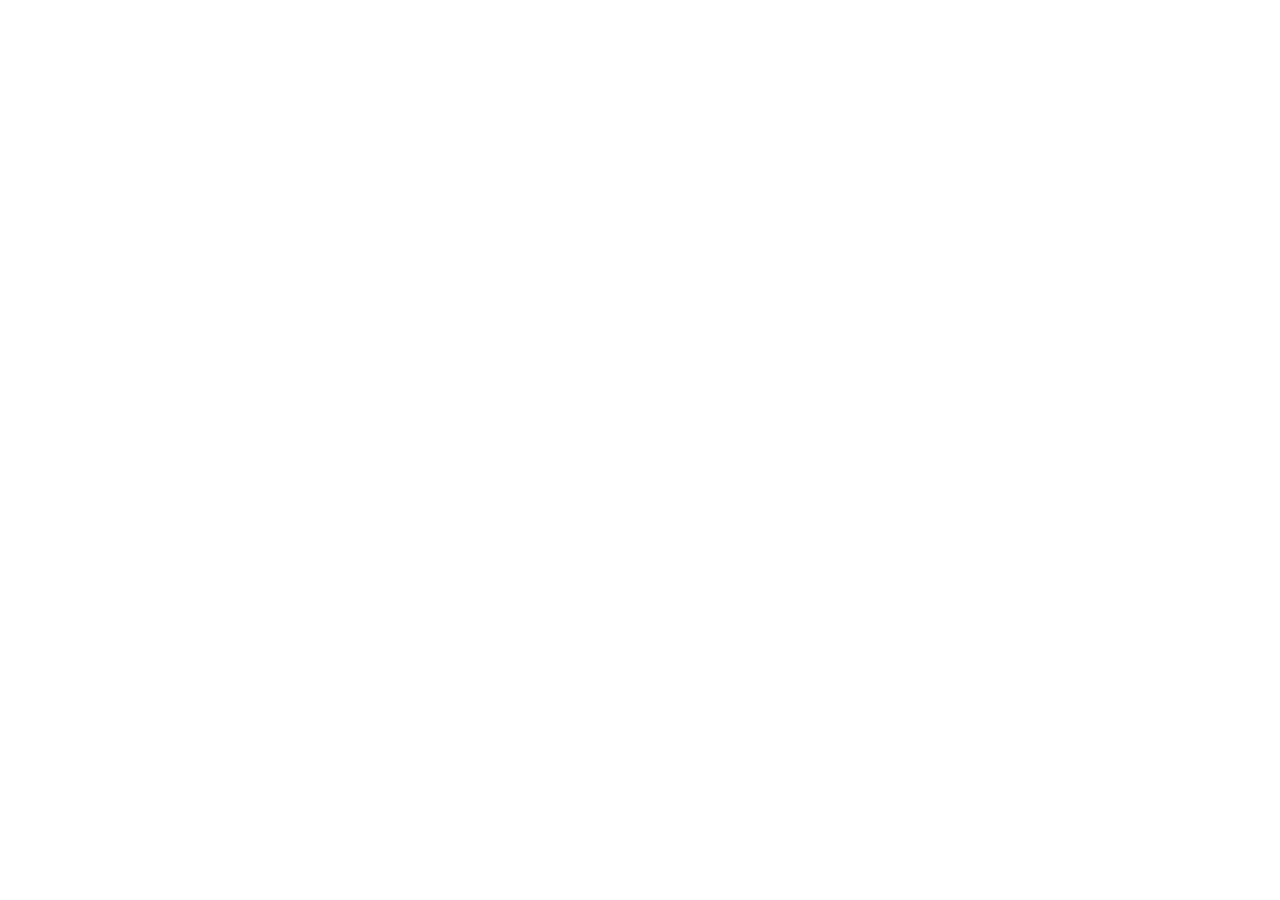
==== index.html @ 60aba371 "Add files via upload" ====
<!DOCTYPE html>
<html lang="en">
<head>
  <meta charset="UTF-8">
  <meta http-equiv="X-UA-Compatible" content="IE=Edge">
  <meta name="viewport" content="width=device-width, initial-scale=1">

  <title>GameTrixStudios</title>
  
<style>
  body {
    font-size: 15pt;
}

p{
    text-align: center;
}
</style>
</head>

<body>
  <p>Redirecting to Play Store...</p>
  
  <script>
  
  function LoadPS() {
  window.location.href = 'https://play.google.com/store/apps/details?id=com.rayaanr.gravityflip';
}

  setTimeout(LoadPS, 1000);
  </script>
</body>
</html>
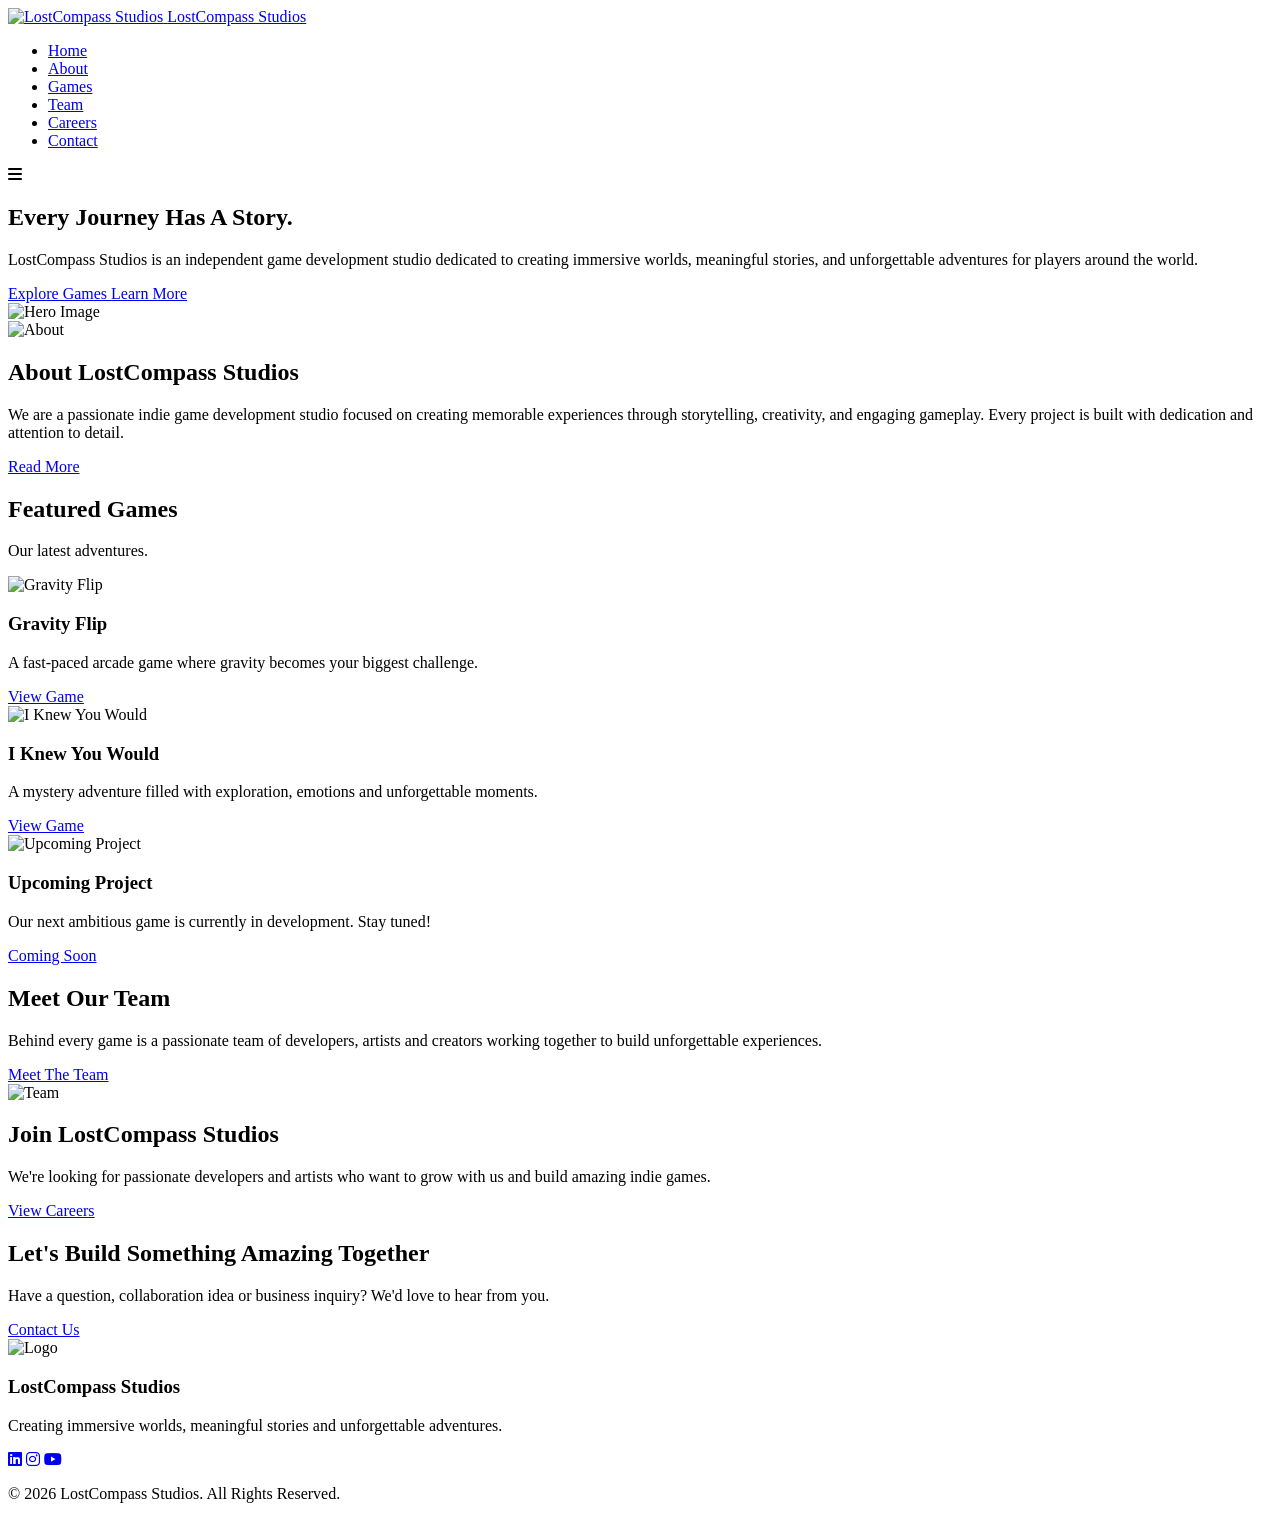
==== commit 868c8688: "Add files via upload" ====
--- a/index.html
+++ b/index.html
@@ -1,33 +1,351 @@
 <!DOCTYPE html>
 <html lang="en">
+
 <head>
-  <meta charset="UTF-8">
-  <meta http-equiv="X-UA-Compatible" content="IE=Edge">
-  <meta name="viewport" content="width=device-width, initial-scale=1">
-
-  <title>GameTrixStudios</title>
-  
-<style>
-  body {
-    font-size: 15pt;
-}
-
-p{
-    text-align: center;
-}
-</style>
+
+<meta charset="UTF-8">
+
+<meta name="viewport" content="width=device-width, initial-scale=1.0">
+
+<title>LostCompass Studios</title>
+
+<meta name="description" content="LostCompass Studios is an independent game development studio creating immersive worlds and unforgettable adventures.">
+
+<link rel="icon" href="assets/favicon.png">
+
+<link rel="preconnect" href="https://fonts.googleapis.com">
+
+<link rel="preconnect" href="https://fonts.gstatic.com" crossorigin>
+
+<link href="https://fonts.googleapis.com/css2?family=Poppins:wght@300;400;500;600;700;800&display=swap" rel="stylesheet">
+
+<link rel="stylesheet" href="css/style.css">
+
+<link rel="stylesheet" href="https://cdnjs.cloudflare.com/ajax/libs/font-awesome/6.7.2/css/all.min.css">
+
 </head>
 
 <body>
-  <p>Redirecting to Play Store...</p>
-  
-  <script>
-  
-  function LoadPS() {
-  window.location.href = 'https://play.google.com/store/apps/details?id=com.rayaanr.gravityflip';
-}
-
-  setTimeout(LoadPS, 1000);
-  </script>
+
+<!-- ================= NAVBAR ================= -->
+
+<header>
+
+<nav class="navbar">
+
+<a href="index.html" class="logo">
+
+<img src="assets/logo.png" alt="LostCompass Studios">
+
+<span>LostCompass Studios</span>
+
+</a>
+
+<ul class="nav-links">
+
+<li><a class="active" href="index.html">Home</a></li>
+
+<li><a href="about.html">About</a></li>
+
+<li><a href="games.html">Games</a></li>
+
+<li><a href="team.html">Team</a></li>
+
+<li><a href="careers.html">Careers</a></li>
+
+<li><a href="contact.html">Contact</a></li>
+
+</ul>
+
+<div class="menu-btn">
+
+<i class="fas fa-bars"></i>
+
+</div>
+
+</nav>
+
+</header>
+
+<!-- ================= HERO ================= -->
+
+<section class="hero">
+
+<div class="hero-content">
+
+<h1>
+
+Every Journey
+
+<span>Has A Story.</span>
+
+</h1>
+
+<p>
+
+LostCompass Studios is an independent game development studio dedicated to creating immersive worlds, meaningful stories, and unforgettable adventures for players around the world.
+
+</p>
+
+<div class="hero-buttons">
+
+<a href="games.html" class="btn primary-btn">
+
+Explore Games
+
+</a>
+
+<a href="about.html" class="btn secondary-btn">
+
+Learn More
+
+</a>
+
+</div>
+
+</div>
+
+<div class="hero-image">
+
+<img src="assets/hero.jpg" alt="Hero Image">
+
+</div>
+
+</section>
+
+<!-- ================= ABOUT ================= -->
+
+<section class="about-preview">
+
+<div class="about-image">
+
+<img src="assets/about.jpg" alt="About">
+
+</div>
+
+<div class="about-content">
+
+<h2>About LostCompass Studios</h2>
+
+<p>
+
+We are a passionate indie game development studio focused on creating memorable experiences through storytelling, creativity, and engaging gameplay. Every project is built with dedication and attention to detail.
+
+</p>
+
+<a href="about.html" class="btn primary-btn">
+
+Read More
+
+</a>
+
+</div>
+
+</section>
+
+<!-- ================= FEATURED GAMES ================= -->
+
+<section class="featured-games">
+
+<div class="section-title">
+
+<h2>Featured Games</h2>
+
+<p>Our latest adventures.</p>
+
+</div>
+
+<div class="games-grid">
+
+<div class="game-card">
+
+<img src="assets/gravity-flip.jpg" alt="Gravity Flip">
+
+<div class="game-content">
+
+<h3>Gravity Flip</h3>
+
+<p>
+
+A fast-paced arcade game where gravity becomes your biggest challenge.
+
+</p>
+
+<a href="games.html" class="btn primary-btn">
+
+View Game
+
+</a>
+
+</div>
+
+</div>
+
+<div class="game-card">
+
+<img src="assets/iknewyouwould.jpg" alt="I Knew You Would">
+
+<div class="game-content">
+
+<h3>I Knew You Would</h3>
+
+<p>
+
+A mystery adventure filled with exploration, emotions and unforgettable moments.
+
+</p>
+
+<a href="games.html" class="btn primary-btn">
+
+View Game
+
+</a>
+
+</div>
+
+</div>
+
+<div class="game-card">
+
+<img src="assets/upcoming-game.jpg" alt="Upcoming Project">
+
+<div class="game-content">
+
+<h3>Upcoming Project</h3>
+
+<p>
+
+Our next ambitious game is currently in development. Stay tuned!
+
+</p>
+
+<a href="games.html" class="btn secondary-btn">
+
+Coming Soon
+
+</a>
+
+</div>
+
+</div>
+
+</div>
+
+</section>
+
+<!-- ================= TEAM ================= -->
+
+<section class="team-preview">
+
+<div class="team-content">
+
+<h2>Meet Our Team</h2>
+
+<p>
+
+Behind every game is a passionate team of developers, artists and creators working together to build unforgettable experiences.
+
+</p>
+
+<a href="team.html" class="btn primary-btn">
+
+Meet The Team
+
+</a>
+
+</div>
+
+<div class="team-image">
+
+<img src="assets/team.jpg" alt="Team">
+
+</div>
+
+</section>
+
+<!-- ================= CAREERS ================= -->
+
+<section class="careers-preview">
+
+<h2>Join LostCompass Studios</h2>
+
+<p>
+
+We're looking for passionate developers and artists who want to grow with us and build amazing indie games.
+
+</p>
+
+<a href="careers.html" class="btn primary-btn">
+
+View Careers
+
+</a>
+
+</section>
+
+<!-- ================= CONTACT ================= -->
+
+<section class="contact-preview">
+
+<h2>Let's Build Something Amazing Together</h2>
+
+<p>
+
+Have a question, collaboration idea or business inquiry?
+We'd love to hear from you.
+
+</p>
+
+<a href="contact.html" class="btn primary-btn">
+
+Contact Us
+
+</a>
+
+</section>
+
+<!-- ================= FOOTER ================= -->
+
+<footer>
+
+<div class="footer-content">
+
+<img src="assets/logo.png" alt="Logo">
+
+<h3>LostCompass Studios</h3>
+
+<p>
+
+Creating immersive worlds, meaningful stories and unforgettable adventures.
+
+</p>
+
+<div class="social-links">
+
+<a href="https://www.linkedin.com/company/lostcompass-studios/"><i class="fab fa-linkedin"></i></a>
+
+<a href="https://www.instagram.com/lostcompassstudios?igsh=bWRjcGJvNWJpbnE2"><i class="fab fa-instagram"></i></a>
+
+<a href="https://youtube.com/@lostcompassstudios?si=vXbBBIDs-wn94Wp-"><i class="fab fa-youtube"></i></a>
+
+</div>
+
+</div>
+
+<div class="copyright">
+
+<p>
+
+© 2026 LostCompass Studios. All Rights Reserved.
+
+</p>
+
+</div>
+
+</footer>
+
+<script src="js/script.js"></script>
+
 </body>
-</html>
+
+</html>
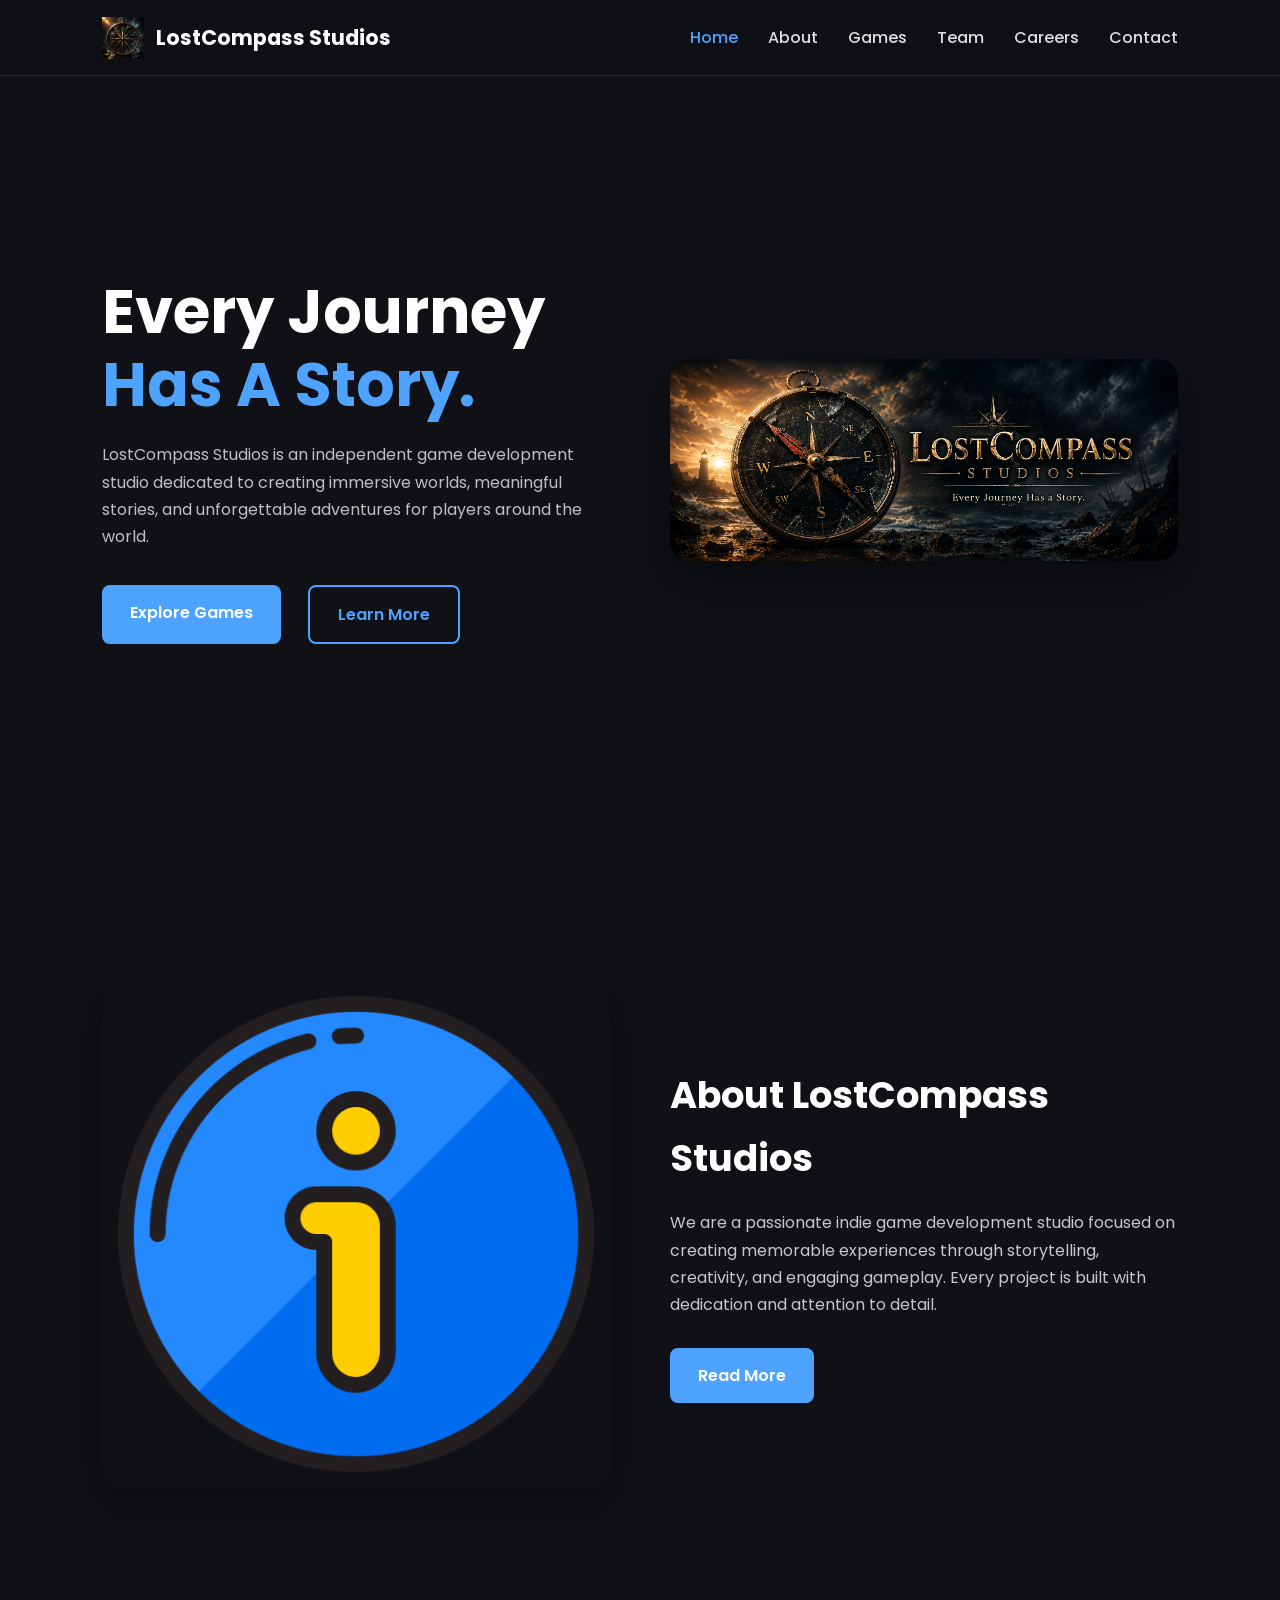
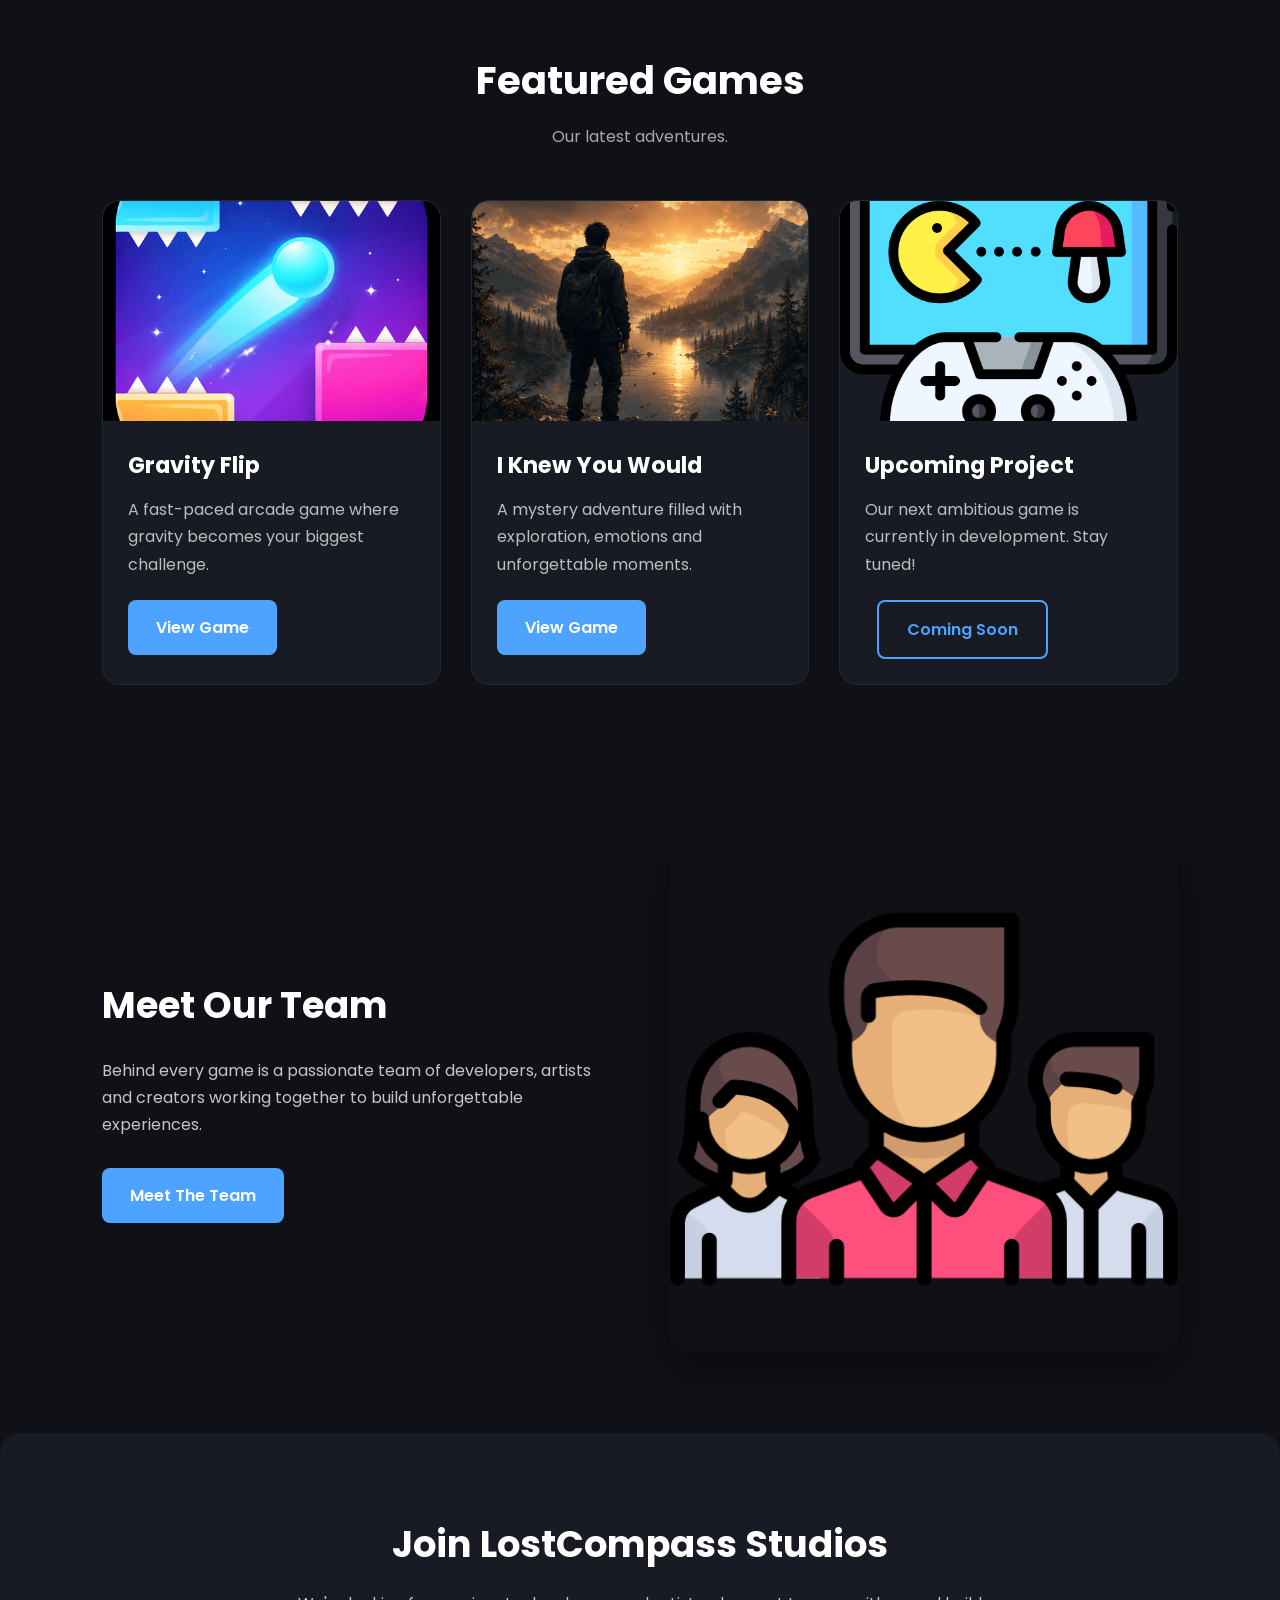
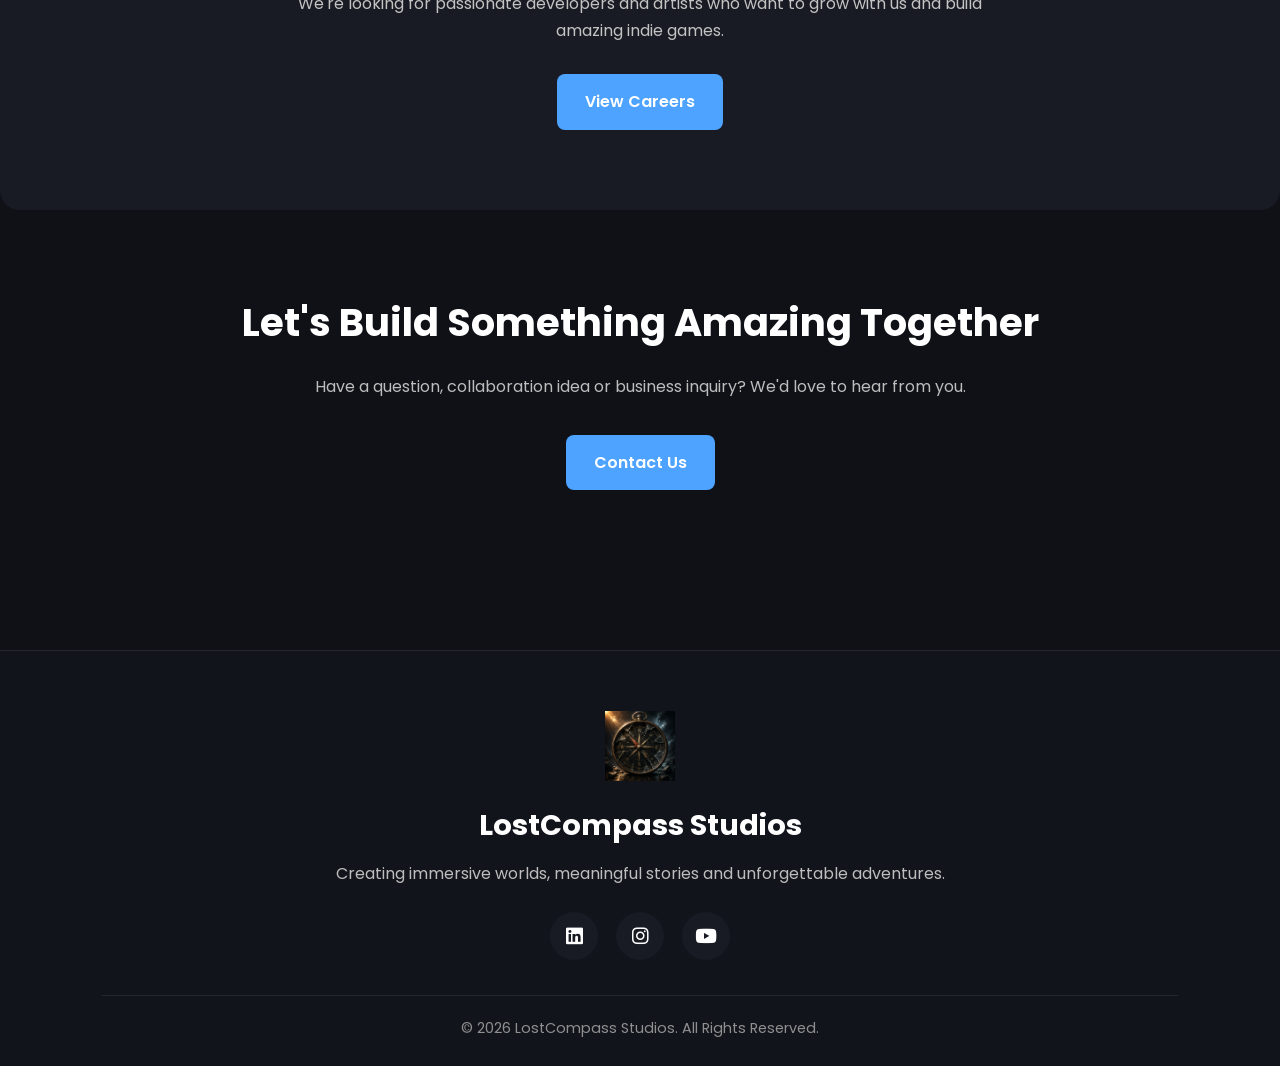
==== commit 9325262d: "Update index.html" ====
--- a/index.html
+++ b/index.html
@@ -348,4 +348,4 @@
 
 </body>
 
-</html>+</html>
--- a/css/style.css
+++ b/css/style.css
@@ -0,0 +1,568 @@
+/*=================================================
+            LOSTCOMPASS STUDIOS
+                STYLE.CSS
+=================================================*/
+
+/*=============== GOOGLE FONT ===============*/
+
+@import url('https://fonts.googleapis.com/css2?family=Poppins:wght@300;400;500;600;700;800&display=swap');
+
+/*=============== RESET ===============*/
+
+* {
+  margin: 0;
+  padding: 0;
+  box-sizing: border-box;
+}
+
+html {
+  scroll-behavior: smooth;
+}
+
+body {
+  font-family: 'Poppins', sans-serif;
+  background: #0f1117;
+  color: #ffffff;
+  line-height: 1.7;
+}
+
+img {
+  max-width: 100%;
+  display: block;
+}
+
+a {
+  text-decoration: none;
+  color: inherit;
+}
+
+ul {
+  list-style: none;
+}
+
+section {
+  padding: 80px 8%;
+}
+
+/*=============== CONTAINER ===============*/
+
+.container {
+  max-width: 1200px;
+  margin: auto;
+}
+
+/*=============== NAVBAR ===============*/
+
+header {
+  position: fixed;
+  top: 0;
+  left: 0;
+  width: 100%;
+  z-index: 1000;
+  background: rgba(15, 17, 23, .95);
+  backdrop-filter: blur(12px);
+  border-bottom: 1px solid rgba(255, 255, 255, .08);
+}
+
+.navbar {
+  height: 75px;
+  display: flex;
+  justify-content: space-between;
+  align-items: center;
+  padding: 0 8%;
+}
+
+.logo {
+  display: flex;
+  align-items: center;
+  gap: 12px;
+}
+
+.logo img {
+  width: 42px;
+}
+
+.logo span {
+  font-size: 1.3rem;
+  font-weight: 700;
+}
+
+.nav-links {
+  display: flex;
+  gap: 30px;
+}
+
+.nav-links a {
+  color: #ddd;
+  transition: .3s;
+  font-weight: 500;
+}
+
+.nav-links a:hover,
+.nav-links a.active {
+  color: #4da3ff;
+}
+
+.menu-btn {
+  display: none;
+  font-size: 1.5rem;
+  cursor: pointer;
+}
+
+/*=============== BUTTONS ===============*/
+
+.btn {
+  display: inline-block;
+  padding: 14px 28px;
+  border-radius: 8px;
+  transition: .3s;
+  font-weight: 600;
+}
+
+.primary-btn {
+  background: #4da3ff;
+  color: #fff;
+}
+
+.primary-btn:hover {
+  background: #3589e8;
+}
+
+.secondary-btn {
+  border: 2px solid #4da3ff;
+  color: #4da3ff;
+  margin-left: 12px;
+}
+
+.secondary-btn:hover {
+  background: #4da3ff;
+  color: #fff;
+}
+
+/*=============== HERO ===============*/
+
+.hero {
+  min-height: 100vh;
+  display: flex;
+  align-items: center;
+  justify-content: space-between;
+  gap: 60px;
+  padding-top: 100px;
+}
+
+.hero-content {
+  flex: 1;
+}
+
+.hero-content h1 {
+  font-size: 3.8rem;
+  line-height: 1.2;
+  margin-bottom: 20px;
+}
+
+.hero-content h1 span {
+  color: #4da3ff;
+}
+
+.hero-content p {
+  color: #bfbfbf;
+  margin-bottom: 35px;
+  max-width: 550px;
+}
+
+.hero-buttons {
+  display: flex;
+  flex-wrap: wrap;
+  gap: 15px;
+}
+
+.hero-image {
+  flex: 1;
+}
+
+.hero-image img {
+  border-radius: 20px;
+  box-shadow: 0 20px 50px rgba(0, 0, 0, .4);
+}
+
+/*=============== SECTION TITLE ===============*/
+
+.section-title {
+  text-align: center;
+  margin-bottom: 50px;
+}
+
+.section-title h2 {
+  font-size: 2.4rem;
+  margin-bottom: 10px;
+}
+
+.section-title p {
+  color: #a9a9a9;
+  font-size: 1rem;
+}
+
+/*=============== ABOUT PREVIEW ===============*/
+
+.about-preview {
+  display: flex;
+  align-items: center;
+  gap: 60px;
+}
+
+.about-image {
+  flex: 1;
+}
+
+.about-image img {
+  border-radius: 18px;
+  box-shadow: 0 15px 40px rgba(0, 0, 0, .35);
+}
+
+.about-content {
+  flex: 1;
+}
+
+.about-content h2 {
+  font-size: 2.3rem;
+  margin-bottom: 20px;
+}
+
+.about-content p {
+  color: #c7c7c7;
+  margin-bottom: 30px;
+}
+
+/*=============== FEATURED GAMES ===============*/
+
+.games-grid {
+  display: grid;
+  grid-template-columns: repeat(auto-fit, minmax(300px, 1fr));
+  gap: 30px;
+}
+
+.game-card {
+  background: #181b24;
+  border-radius: 18px;
+  overflow: hidden;
+  transition: .35s;
+  border: 1px solid rgba(255, 255, 255, .06);
+}
+
+.game-card:hover {
+  transform: translateY(-10px);
+  box-shadow: 0 20px 45px rgba(77, 163, 255, .18);
+}
+
+.game-card img {
+  width: 100%;
+  height: 220px;
+  object-fit: cover;
+}
+
+.game-content {
+  padding: 25px;
+}
+
+.game-content h3 {
+  margin-bottom: 12px;
+  font-size: 1.4rem;
+}
+
+.game-content p {
+  color: #bdbdbd;
+  margin-bottom: 22px;
+}
+
+/*=============== TEAM PREVIEW ===============*/
+
+.team-preview {
+  display: flex;
+  align-items: center;
+  gap: 60px;
+}
+
+.team-content {
+  flex: 1;
+}
+
+.team-content h2 {
+  font-size: 2.3rem;
+  margin-bottom: 20px;
+}
+
+.team-content p {
+  color: #c5c5c5;
+  margin-bottom: 30px;
+}
+
+.team-image {
+  flex: 1;
+}
+
+.team-image img {
+  border-radius: 18px;
+  box-shadow: 0 15px 40px rgba(0, 0, 0, .35);
+}
+
+#founderImage{
+  width: 320px;
+  height: 300px;
+}
+
+/*=============== CAREERS ===============*/
+
+.careers-preview {
+  text-align: center;
+  background: #181b24;
+  border-radius: 20px;
+}
+
+.careers-preview h2 {
+  font-size: 2.3rem;
+  margin-bottom: 15px;
+}
+
+.careers-preview p {
+  max-width: 700px;
+  margin: 0 auto 30px;
+  color: #c3c3c3;
+}
+
+/*=============== CONTACT ===============*/
+
+.contact-preview {
+  text-align: center;
+}
+
+.contact-preview h2 {
+  font-size: 2.4rem;
+  margin-bottom: 18px;
+}
+
+.contact-preview p {
+  color: #bdbdbd;
+  max-width: 700px;
+  margin: 0 auto 35px;
+}
+
+/*=============== FOOTER ===============*/
+
+footer {
+  background: #11141b;
+  padding: 60px 8% 25px;
+  margin-top: 80px;
+  border-top: 1px solid rgba(255, 255, 255, .08);
+}
+
+.footer-content {
+  text-align: center;
+  max-width: 700px;
+  margin: auto;
+}
+
+.footer-content img {
+  width: 70px;
+  margin: 0 auto 20px;
+}
+
+.footer-content h3 {
+  font-size: 1.8rem;
+  margin-bottom: 10px;
+}
+
+.footer-content p {
+  color: #bdbdbd;
+  margin-bottom: 25px;
+}
+
+.social-links {
+  display: flex;
+  justify-content: center;
+  gap: 18px;
+}
+
+.social-links a {
+  width: 48px;
+  height: 48px;
+  background: #181b24;
+  border-radius: 50%;
+  display: flex;
+  justify-content: center;
+  align-items: center;
+  font-size: 1.2rem;
+  transition: .3s;
+}
+
+.social-links a:hover {
+  background: #4da3ff;
+  color: #fff;
+  transform: translateY(-5px);
+}
+
+.copyright {
+  margin-top: 35px;
+  text-align: center;
+  color: #8f8f8f;
+  font-size: .9rem;
+  border-top: 1px solid rgba(255, 255, 255, .08);
+  padding-top: 20px;
+}
+
+/*=============== SCROLLBAR ===============*/
+
+::-webkit-scrollbar {
+  width: 10px;
+}
+
+::-webkit-scrollbar-track {
+  background: #11141b;
+}
+
+::-webkit-scrollbar-thumb {
+  background: #4da3ff;
+  border-radius: 20px;
+}
+
+::-webkit-scrollbar-thumb:hover {
+  background: #3589e8;
+}
+
+/*=============== RESPONSIVE ===============*/
+
+@media(max-width:992px) {
+  
+  .hero,
+  .about-preview,
+  .team-preview {
+    flex-direction: column;
+    text-align: center;
+  }
+  
+  .hero-content p,
+  .about-content p,
+  .team-content p {
+    max-width: 100%;
+  }
+  
+  .hero-content h1 {
+    font-size: 3rem;
+  }
+  
+  .about-content,
+  .team-content {
+    order: 2;
+  }
+  
+  .about-image,
+  .team-image {
+    order: 1;
+  }
+  
+}
+
+@media(max-width:768px) {
+  
+  .nav-links {
+    position: absolute;
+    top: 75px;
+    left: 0;
+    width: 100%;
+    background: #11141b;
+    display: none;
+    flex-direction: column;
+    text-align: center;
+    padding: 25px 0;
+    gap: 20px;
+  }
+  
+  .nav-links.active {
+    display: flex;
+  }
+  
+  .menu-btn {
+    display: block;
+  }
+  
+  .hero {
+    padding-top: 120px;
+  }
+  
+  .hero-content h1 {
+    font-size: 2.4rem;
+  }
+  
+  .section-title h2 {
+    font-size: 2rem;
+  }
+  
+  .about-content h2,
+  .team-content h2,
+  .careers-preview h2,
+  .contact-preview h2 {
+    font-size: 2rem;
+  }
+  
+  .btn {
+    width: 100%;
+    text-align: center;
+  }
+  
+  .secondary-btn {
+    margin-left: 0;
+  }
+  
+  .hero-buttons {
+    flex-direction: column;
+  }
+  
+  .games-grid {
+    grid-template-columns: 1fr;
+  }
+  
+  section {
+    padding: 70px 6%;
+  }
+  
+}
+
+@media(max-width:480px) {
+  
+  .logo span {
+    font-size: 1rem;
+  }
+  
+  .logo img {
+    width: 36px;
+  }
+  
+  .hero-content h1 {
+    font-size: 2rem;
+  }
+  
+  .hero-content p {
+    font-size: .95rem;
+  }
+  
+  .section-title h2 {
+    font-size: 1.8rem;
+  }
+  
+  .game-content {
+    padding: 20px;
+  }
+  
+  footer {
+    padding: 50px 6% 20px;
+  }
+  
+  .social-links {
+    gap: 12px;
+  }
+  
+  .social-links a {
+    width: 42px;
+    height: 42px;
+  }
+  
+}
